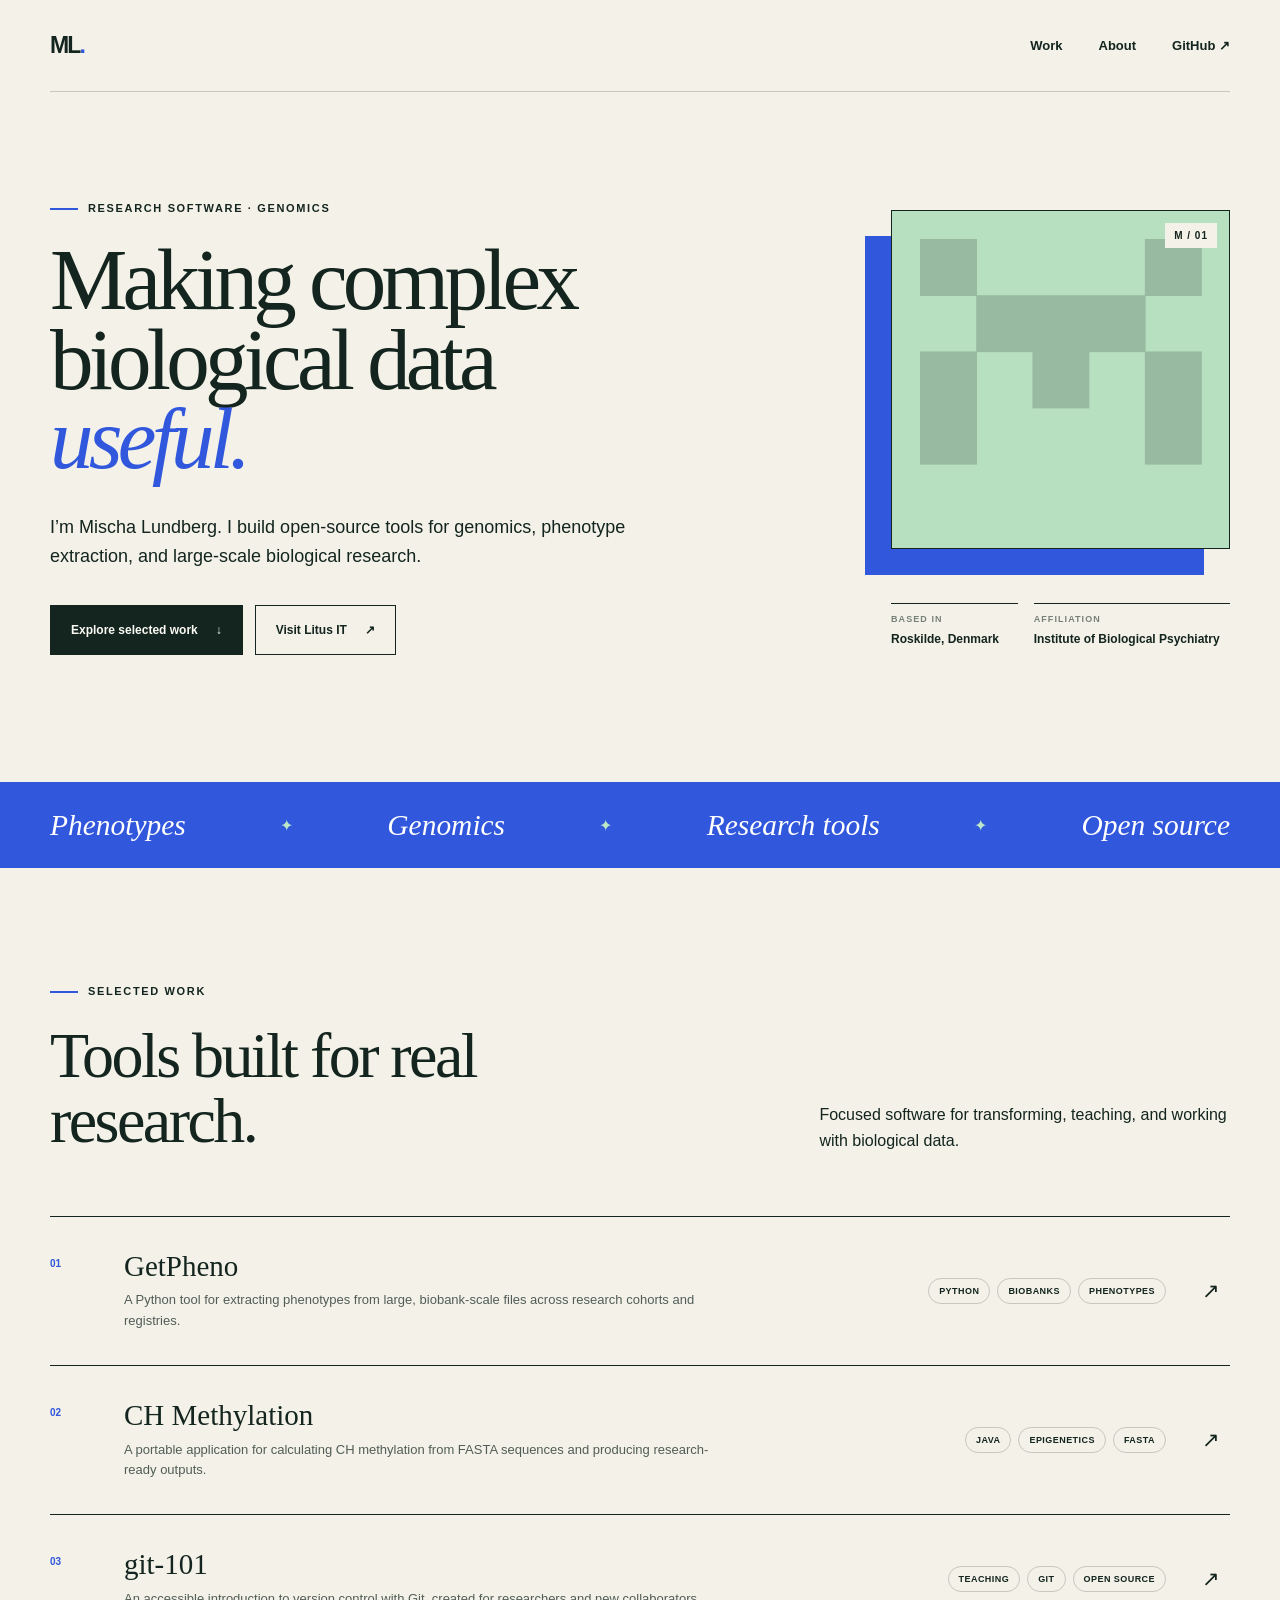
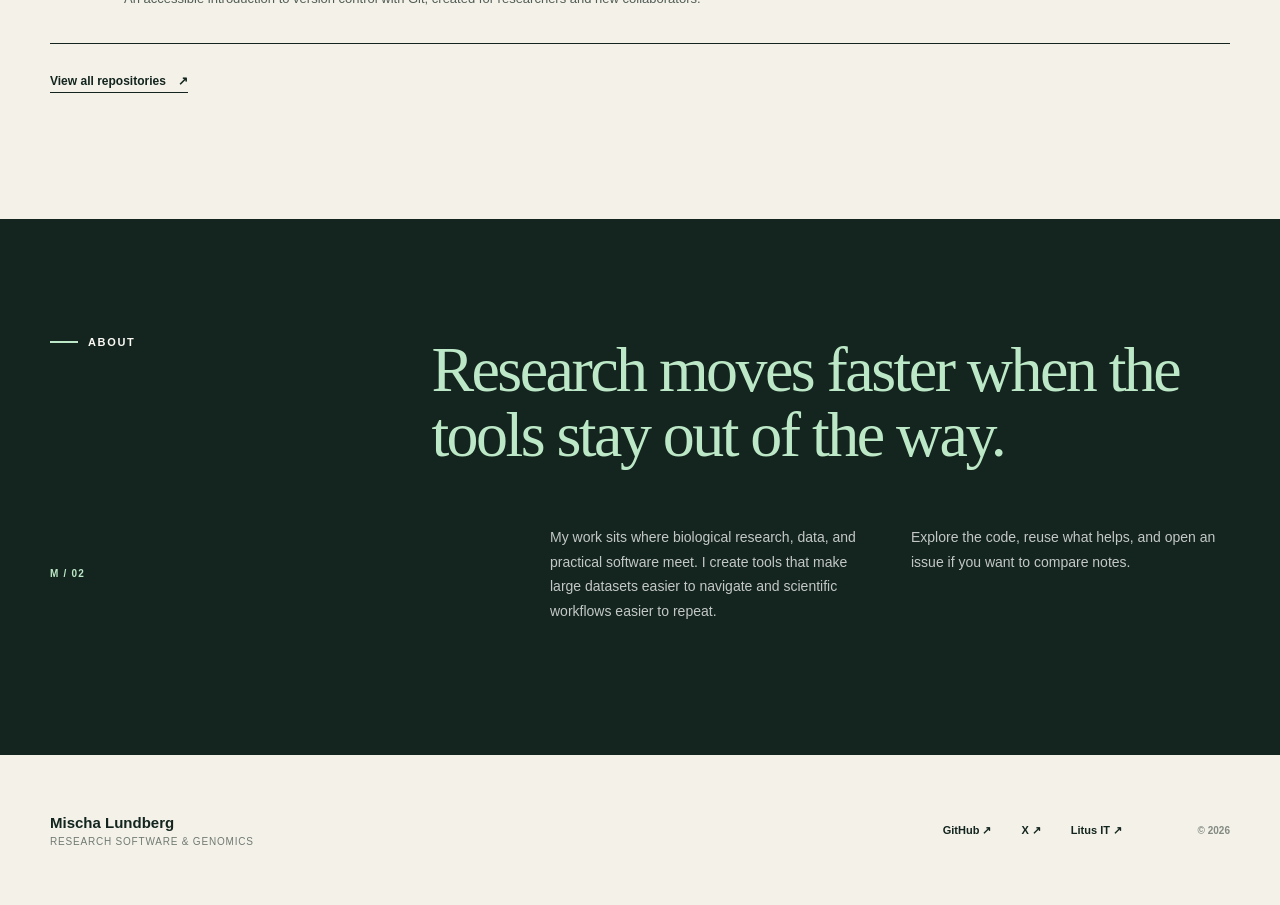
==== index.html @ 15c3d8a0 "Added first version of new Page" ====
<!doctype html>
<html lang="en">
  <head>
    <meta charset="utf-8">
    <meta name="viewport" content="width=device-width, initial-scale=1">
    <title>Mischa Lundberg — Research Software &amp; Genomics</title>
    <meta name="description" content="Open-source tools for genomics, phenotype extraction, and large-scale biological research.">
    <meta property="og:title" content="Mischa Lundberg — Research Software &amp; Genomics">
    <meta property="og:description" content="Open-source tools for genomics, phenotype extraction, and large-scale biological research.">
    <meta property="og:type" content="website">
    <meta property="og:url" content="https://mischalundberg.github.io/">
    <meta property="og:image" content="https://mischalundberg.github.io/og.png">
    <meta name="twitter:card" content="summary_large_image">
    <link rel="icon" href="mischa-lundberg.png">
    <link rel="stylesheet" href="styles.css">
  </head>
  <body>
    <main>
      <header class="site-header shell">
        <a class="wordmark" href="#top" aria-label="Mischa Lundberg, home">ML<span>.</span></a>
        <nav aria-label="Primary navigation">
          <a href="#work">Work</a>
          <a href="#about">About</a>
          <a href="https://github.com/MischaLundberg">GitHub <span aria-hidden="true">↗</span></a>
        </nav>
      </header>

      <section class="hero shell" id="top">
        <div class="hero-copy">
          <p class="eyebrow"><span></span> Research software · Genomics</p>
          <h1>Making complex<br>biological data<br><em>useful.</em></h1>
          <p class="hero-intro">I’m Mischa Lundberg. I build open-source tools for genomics, phenotype extraction, and large-scale biological research.</p>
          <div class="hero-actions">
            <a class="button button-primary" href="#work">Explore selected work <span aria-hidden="true">↓</span></a>
            <a class="button button-ghost" href="https://litus-it.de">Visit Litus IT <span aria-hidden="true">↗</span></a>
          </div>
        </div>
        <aside class="profile-card" aria-label="Profile">
          <div class="portrait-wrap">
            <img src="mischa-lundberg.png" alt="Mischa Lundberg" width="420" height="420">
            <span class="portrait-index">M / 01</span>
          </div>
          <div class="profile-meta">
            <div><span>Based in</span><strong>Roskilde, Denmark</strong></div>
            <div><span>Affiliation</span><strong>Institute of Biological Psychiatry</strong></div>
          </div>
        </aside>
      </section>

      <section class="statement-band" aria-label="Focus areas">
        <div class="shell statement-inner">
          <p>Phenotypes</p><span>✦</span><p>Genomics</p><span>✦</span><p>Research tools</p><span>✦</span><p>Open source</p>
        </div>
      </section>

      <section class="work-section shell" id="work">
        <div class="section-heading">
          <div><p class="eyebrow"><span></span> Selected work</p><h2>Tools built for real research.</h2></div>
          <p>Focused software for transforming, teaching, and working with biological data.</p>
        </div>
        <div class="project-list">
          <a class="project-row" href="https://github.com/MischaLundberg/GetPheno">
            <span class="project-number">01</span>
            <div class="project-main"><h3>GetPheno</h3><p>A Python tool for extracting phenotypes from large, biobank-scale files across research cohorts and registries.</p></div>
            <div class="project-tags"><span>Python</span><span>Biobanks</span><span>Phenotypes</span></div>
            <span class="project-arrow">↗</span>
          </a>
          <a class="project-row" href="https://github.com/MischaLundberg/CH-methylation">
            <span class="project-number">02</span>
            <div class="project-main"><h3>CH Methylation</h3><p>A portable application for calculating CH methylation from FASTA sequences and producing research-ready outputs.</p></div>
            <div class="project-tags"><span>Java</span><span>Epigenetics</span><span>FASTA</span></div>
            <span class="project-arrow">↗</span>
          </a>
          <a class="project-row" href="https://github.com/MischaLundberg/git-101">
            <span class="project-number">03</span>
            <div class="project-main"><h3>git-101</h3><p>An accessible introduction to version control with Git, created for researchers and new collaborators.</p></div>
            <div class="project-tags"><span>Teaching</span><span>Git</span><span>Open source</span></div>
            <span class="project-arrow">↗</span>
          </a>
        </div>
        <a class="all-work-link" href="https://github.com/MischaLundberg?tab=repositories">View all repositories <span aria-hidden="true">↗</span></a>
      </section>

      <section class="about-section" id="about">
        <div class="shell about-grid">
          <div class="about-label"><p class="eyebrow light"><span></span> About</p><p class="about-index">M / 02</p></div>
          <div class="about-copy">
            <h2>Research moves faster when the tools stay out of the way.</h2>
            <div class="about-detail">
              <p>My work sits where biological research, data, and practical software meet. I create tools that make large datasets easier to navigate and scientific workflows easier to repeat.</p>
              <p>Explore the code, reuse what helps, and open an issue if you want to compare notes.</p>
            </div>
          </div>
        </div>
      </section>

      <footer class="site-footer shell">
        <div><p>Mischa Lundberg</p><span>Research software &amp; genomics</span></div>
        <div class="footer-links">
          <a href="https://github.com/MischaLundberg">GitHub ↗</a>
          <a href="https://x.com/MischaLundberg">X ↗</a>
          <a href="https://litus-it.de">Litus IT ↗</a>
        </div>
        <p class="copyright">© 2026</p>
      </footer>
    </main>
  </body>
</html>
---- styles.css ----
:root {
  --ink: #13251e;
  --paper: #f3f1e8;
  --white: #fbfaf5;
  --blue: #3157dd;
  --mint: #bde8c7;
  --line: rgba(19, 37, 30, 0.2);
}

* { box-sizing: border-box; }
html { scroll-behavior: smooth; }
body {
  margin: 0;
  background: var(--paper);
  color: var(--ink);
  font-family: Arial, Helvetica, sans-serif;
  -webkit-font-smoothing: antialiased;
}
a { color: inherit; text-decoration: none; }
.shell { width: min(1180px, calc(100% - 64px)); margin-inline: auto; }

.site-header {
  height: 92px;
  display: flex;
  align-items: center;
  justify-content: space-between;
  border-bottom: 1px solid var(--line);
}
.wordmark {
  font: 700 23px/1 Arial, sans-serif;
  letter-spacing: -0.08em;
}
.wordmark span { color: var(--blue); }
nav { display: flex; gap: 36px; font-size: 13px; font-weight: 700; }
nav a { transition: color .2s ease; }
nav a:hover { color: var(--blue); }

.hero {
  min-height: 690px;
  display: grid;
  grid-template-columns: minmax(0, 1fr) 365px;
  gap: 8vw;
  align-items: center;
  padding-block: 72px 88px;
}
.eyebrow {
  display: flex;
  align-items: center;
  gap: 10px;
  margin: 0 0 26px;
  font-size: 11px;
  line-height: 1;
  font-weight: 800;
  letter-spacing: .15em;
  text-transform: uppercase;
}
.eyebrow span { width: 28px; height: 2px; background: var(--blue); }
.hero h1 {
  margin: 0;
  font-family: Georgia, "Times New Roman", serif;
  font-size: clamp(58px, 6.8vw, 96px);
  font-weight: 400;
  line-height: .91;
  letter-spacing: -.055em;
}
.hero h1 em { color: var(--blue); }
.hero-intro {
  max-width: 610px;
  margin: 35px 0 0;
  font-size: 18px;
  line-height: 1.6;
}
.hero-actions { display: flex; flex-wrap: wrap; gap: 12px; margin-top: 34px; }
.button {
  min-height: 50px;
  display: inline-flex;
  align-items: center;
  justify-content: center;
  gap: 18px;
  padding: 0 20px;
  border: 1px solid var(--ink);
  font-size: 12px;
  font-weight: 800;
  transition: transform .2s ease, background .2s ease, color .2s ease;
}
.button:hover { transform: translateY(-2px); }
.button-primary { background: var(--ink); color: var(--white); }
.button-primary:hover { background: var(--blue); border-color: var(--blue); }
.button-ghost:hover { background: var(--white); }
.profile-card { align-self: stretch; display: flex; flex-direction: column; justify-content: center; }
.portrait-wrap {
  position: relative;
  margin-left: 26px;
  border: 1px solid var(--ink);
  background: var(--mint);
  box-shadow: -26px 26px 0 var(--blue);
}
.portrait-wrap img {
  display: block;
  width: 100%;
  height: auto;
  aspect-ratio: 1;
  object-fit: cover;
  mix-blend-mode: multiply;
  filter: grayscale(1) contrast(1.06);
}
.portrait-index {
  position: absolute;
  right: 12px;
  top: 12px;
  background: var(--paper);
  padding: 7px 9px;
  font-size: 10px;
  font-weight: 800;
  letter-spacing: .1em;
}
.profile-meta { margin: 54px 0 0 26px; display: grid; grid-template-columns: 1fr 1.55fr; gap: 16px; }
.profile-meta div { border-top: 1px solid var(--ink); padding-top: 10px; }
.profile-meta span { display: block; margin-bottom: 7px; font-size: 9px; font-weight: 800; letter-spacing: .12em; text-transform: uppercase; opacity: .55; }
.profile-meta strong { display: block; font-size: 12px; line-height: 1.45; }

.statement-band { overflow: hidden; background: var(--blue); color: white; }
.statement-inner { min-height: 86px; display: flex; align-items: center; justify-content: space-between; gap: 25px; }
.statement-inner p { margin: 0; font-family: Georgia, serif; font-size: clamp(20px, 2.3vw, 31px); font-style: italic; white-space: nowrap; }
.statement-inner span { color: var(--mint); }

.work-section { padding-block: 118px 126px; }
.section-heading { display: grid; grid-template-columns: 1.5fr 1fr; gap: 12vw; align-items: end; margin-bottom: 62px; }
.section-heading h2, .about-copy h2 { margin: 0; font-family: Georgia, serif; font-size: clamp(42px, 5vw, 68px); font-weight: 400; line-height: 1.02; letter-spacing: -.04em; }
.section-heading > p { margin: 0; font-size: 16px; line-height: 1.6; }
.project-list { border-top: 1px solid var(--ink); }
.project-row {
  display: grid;
  grid-template-columns: 52px 1fr 320px 32px;
  gap: 22px;
  align-items: center;
  padding: 34px 10px 34px 0;
  border-bottom: 1px solid var(--ink);
  transition: background .22s ease, padding .22s ease;
}
.project-row:hover { background: var(--white); padding-left: 16px; }
.project-number { align-self: start; padding-top: 7px; font-size: 10px; font-weight: 800; color: var(--blue); }
.project-main h3 { margin: 0 0 8px; font: 400 29px/1.1 Georgia, serif; }
.project-main p { max-width: 600px; margin: 0; font-size: 13px; line-height: 1.55; opacity: .72; }
.project-tags { display: flex; justify-content: flex-end; flex-wrap: wrap; gap: 7px; }
.project-tags span { border: 1px solid var(--line); border-radius: 99px; padding: 7px 10px; font-size: 9px; font-weight: 800; letter-spacing: .05em; text-transform: uppercase; }
.project-arrow { font-size: 21px; text-align: right; transition: transform .2s ease; }
.project-row:hover .project-arrow { transform: translate(3px, -3px); color: var(--blue); }
.all-work-link { display: inline-flex; gap: 12px; margin-top: 30px; border-bottom: 1px solid; padding-bottom: 4px; font-size: 12px; font-weight: 800; }

.about-section { background: var(--ink); color: var(--white); padding-block: 118px 132px; }
.about-grid { display: grid; grid-template-columns: 1fr 3fr; gap: 9vw; }
.eyebrow.light span { background: var(--mint); }
.about-index { margin-top: 220px; color: var(--mint); font-size: 10px; font-weight: 800; letter-spacing: .12em; }
.about-copy h2 { max-width: 850px; color: var(--mint); }
.about-detail { max-width: 680px; margin: 58px 0 0 auto; display: grid; grid-template-columns: 1fr 1fr; gap: 42px; }
.about-detail p { margin: 0; font-size: 14px; line-height: 1.75; color: rgba(255,255,255,.75); }

.site-footer { min-height: 150px; display: grid; grid-template-columns: 1fr auto 70px; gap: 38px; align-items: center; }
.site-footer p { margin: 0; font-size: 15px; font-weight: 800; }
.site-footer > div > span { display: block; margin-top: 5px; font-size: 10px; opacity: .58; text-transform: uppercase; letter-spacing: .08em; }
.footer-links { display: flex; gap: 30px; font-size: 11px; font-weight: 800; }
.footer-links a:hover { color: var(--blue); }
.copyright { text-align: right; font-size: 10px !important; opacity: .5; }

@media (max-width: 900px) {
  .hero { grid-template-columns: 1fr 300px; gap: 7vw; }
  .project-row { grid-template-columns: 42px 1fr 32px; }
  .project-tags { display: none; }
  .section-heading { gap: 6vw; }
}

@media (max-width: 700px) {
  .shell { width: min(100% - 36px, 580px); }
  .site-header { height: 76px; }
  nav { gap: 18px; font-size: 11px; }
  nav a:nth-child(2) { display: none; }
  .hero { grid-template-columns: 1fr; padding-block: 60px 74px; }
  .hero h1 { font-size: clamp(53px, 16vw, 74px); }
  .hero-intro { font-size: 16px; }
  .profile-card { width: min(100% - 20px, 390px); margin: 34px auto 0; }
  .profile-meta { margin-top: 49px; }
  .statement-inner { width: max-content; min-height: 70px; padding-inline: 18px; }
  .statement-inner p:nth-of-type(n+3), .statement-inner span:nth-of-type(n+3) { display: none; }
  .work-section { padding-block: 88px 96px; }
  .section-heading { grid-template-columns: 1fr; gap: 24px; margin-bottom: 42px; }
  .section-heading > p { max-width: 480px; }
  .project-row { grid-template-columns: 34px 1fr 24px; gap: 10px; padding-block: 25px; }
  .project-main h3 { font-size: 24px; }
  .about-section { padding-block: 88px 100px; }
  .about-grid { grid-template-columns: 1fr; gap: 25px; }
  .about-index { display: none; }
  .about-detail { grid-template-columns: 1fr; gap: 18px; margin-top: 40px; }
  .site-footer { grid-template-columns: 1fr auto; min-height: 180px; }
  .footer-links { flex-direction: column; gap: 9px; text-align: right; }
  .copyright { display: none; }
}

@media (prefers-reduced-motion: reduce) {
  html { scroll-behavior: auto; }
  *, *::before, *::after { transition-duration: .01ms !important; }
}
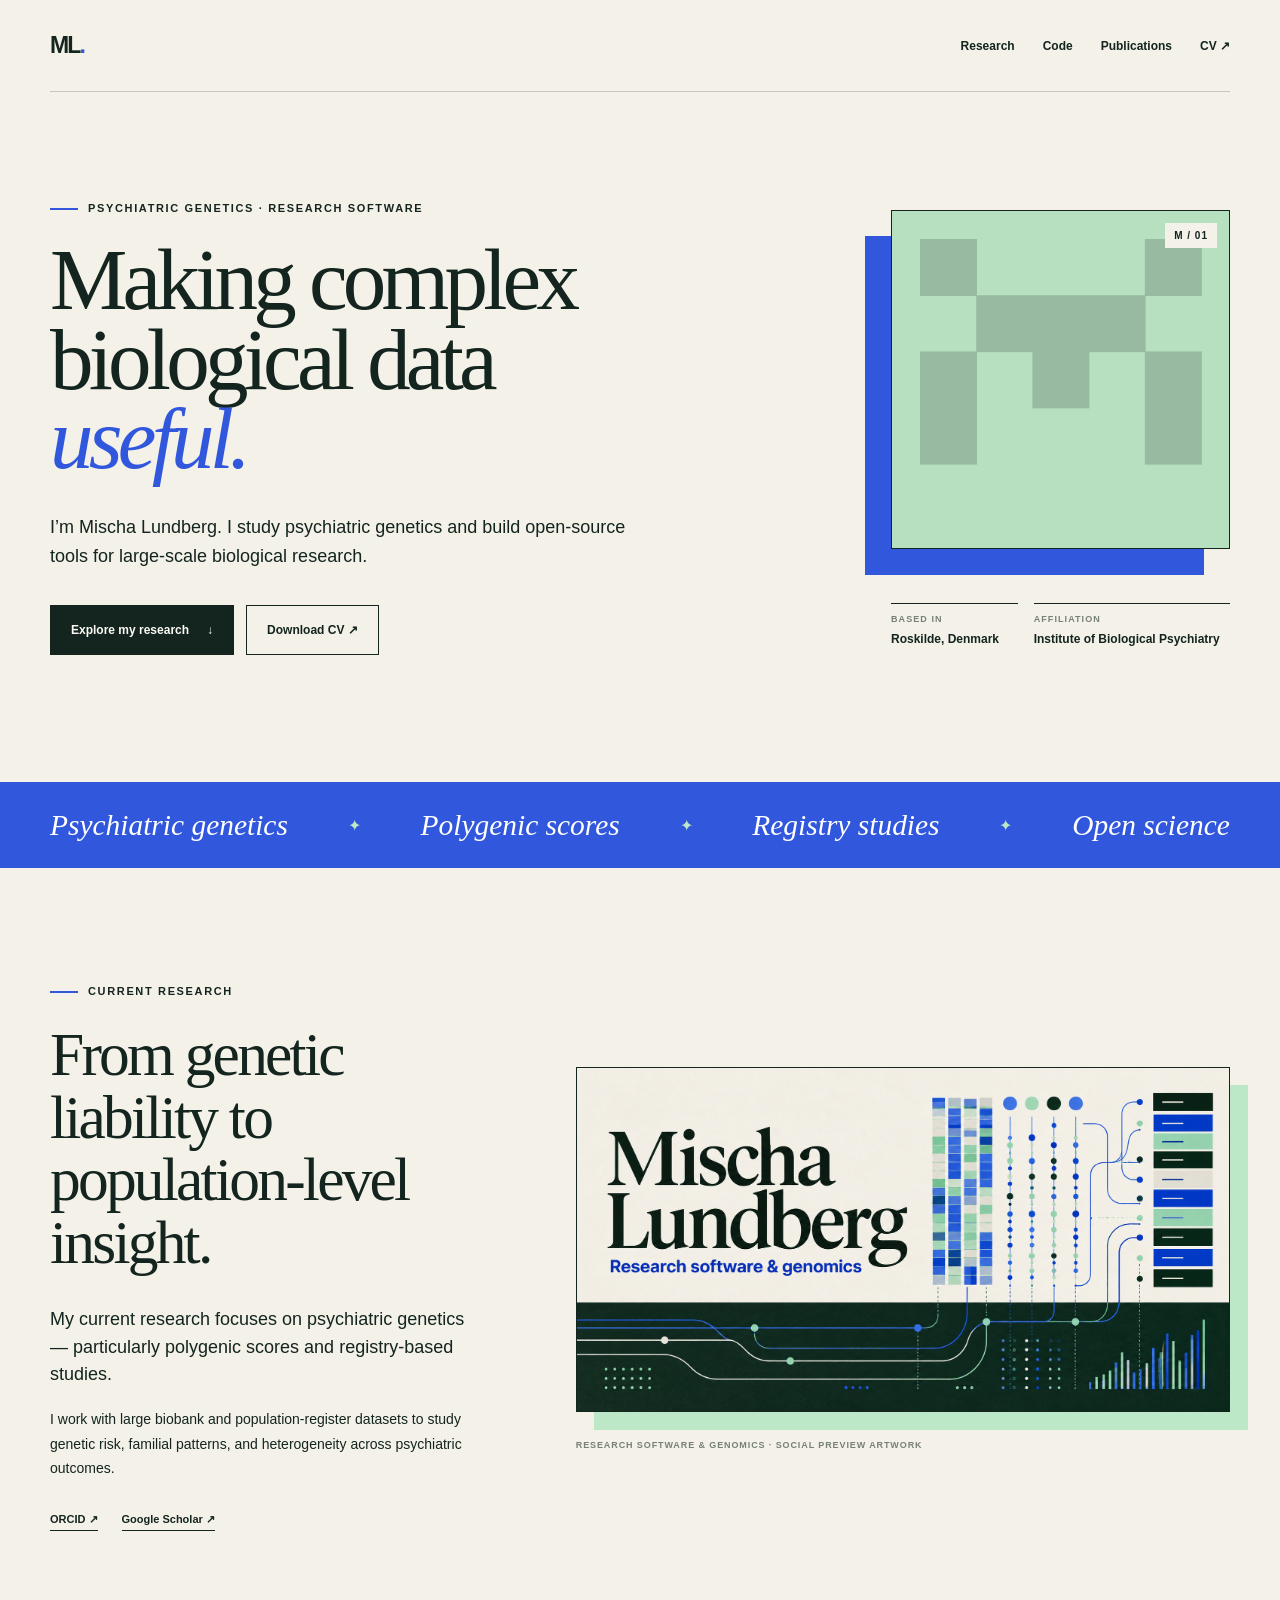
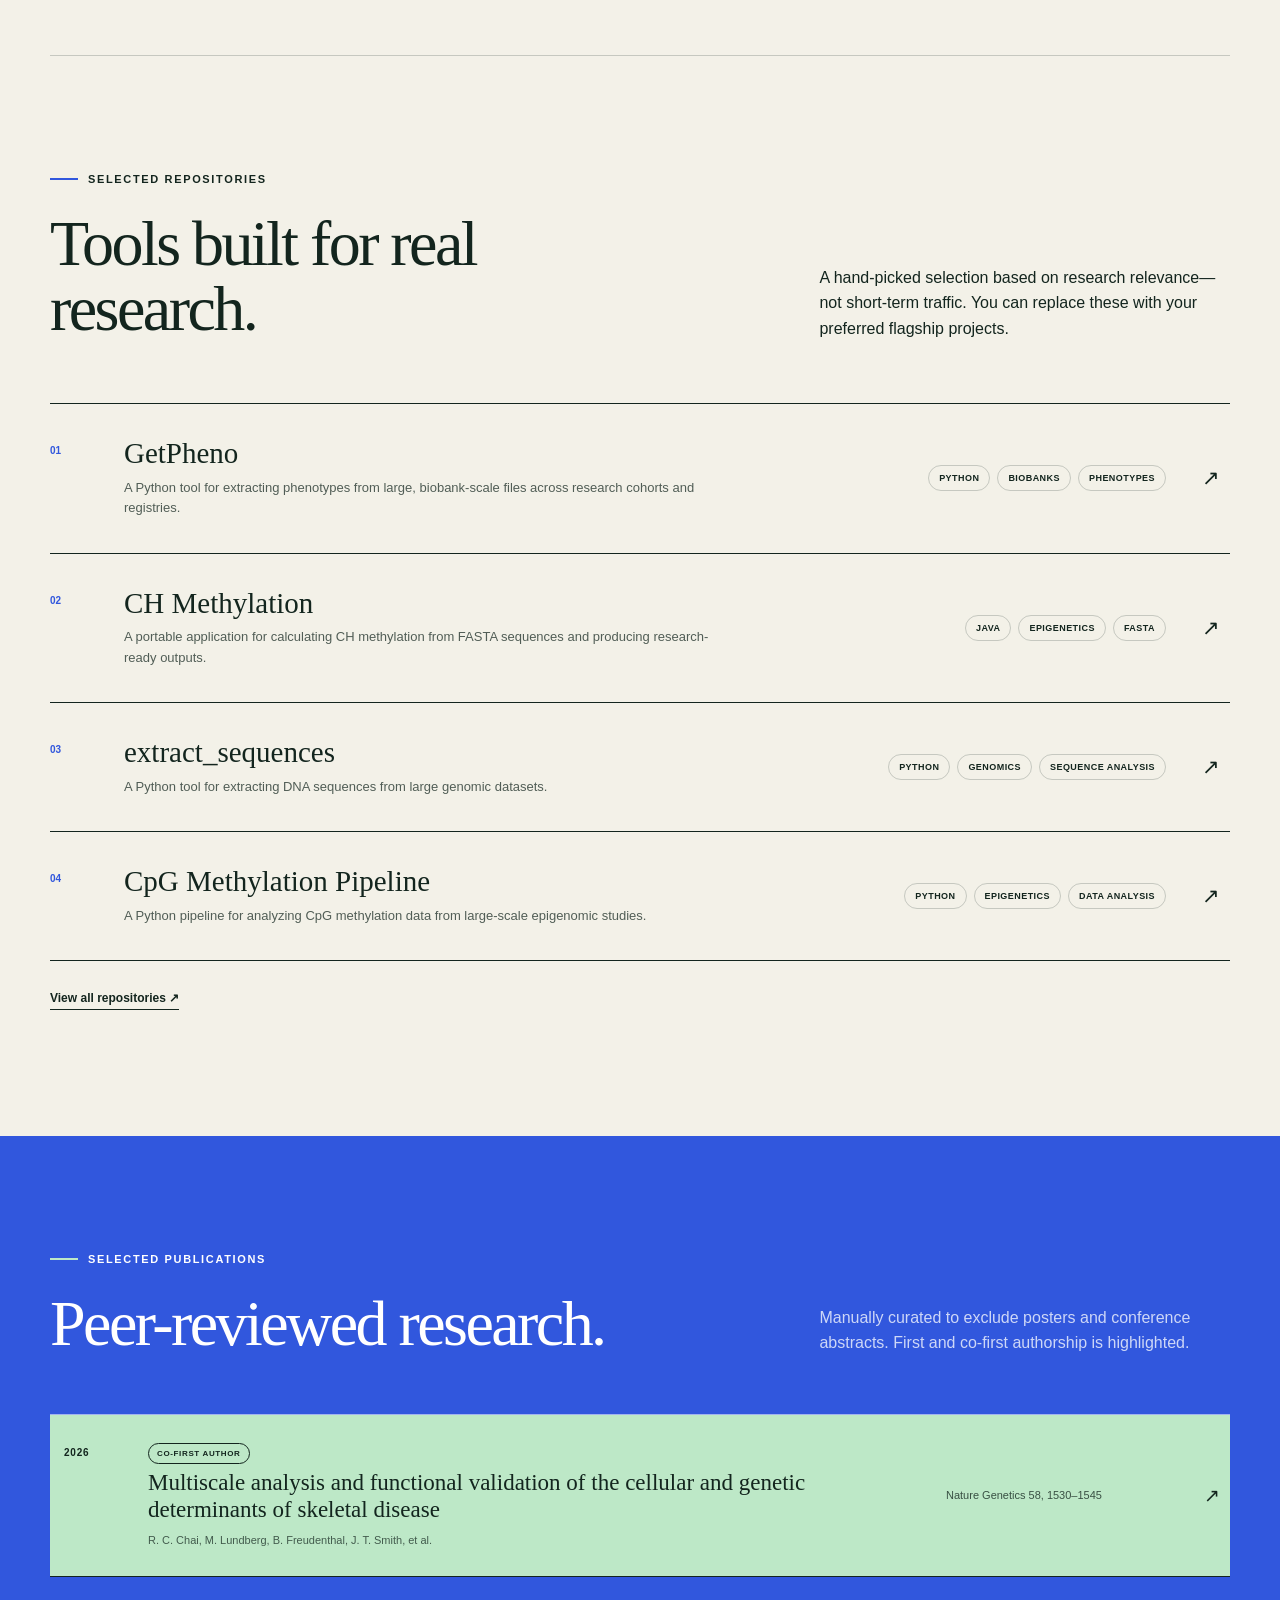
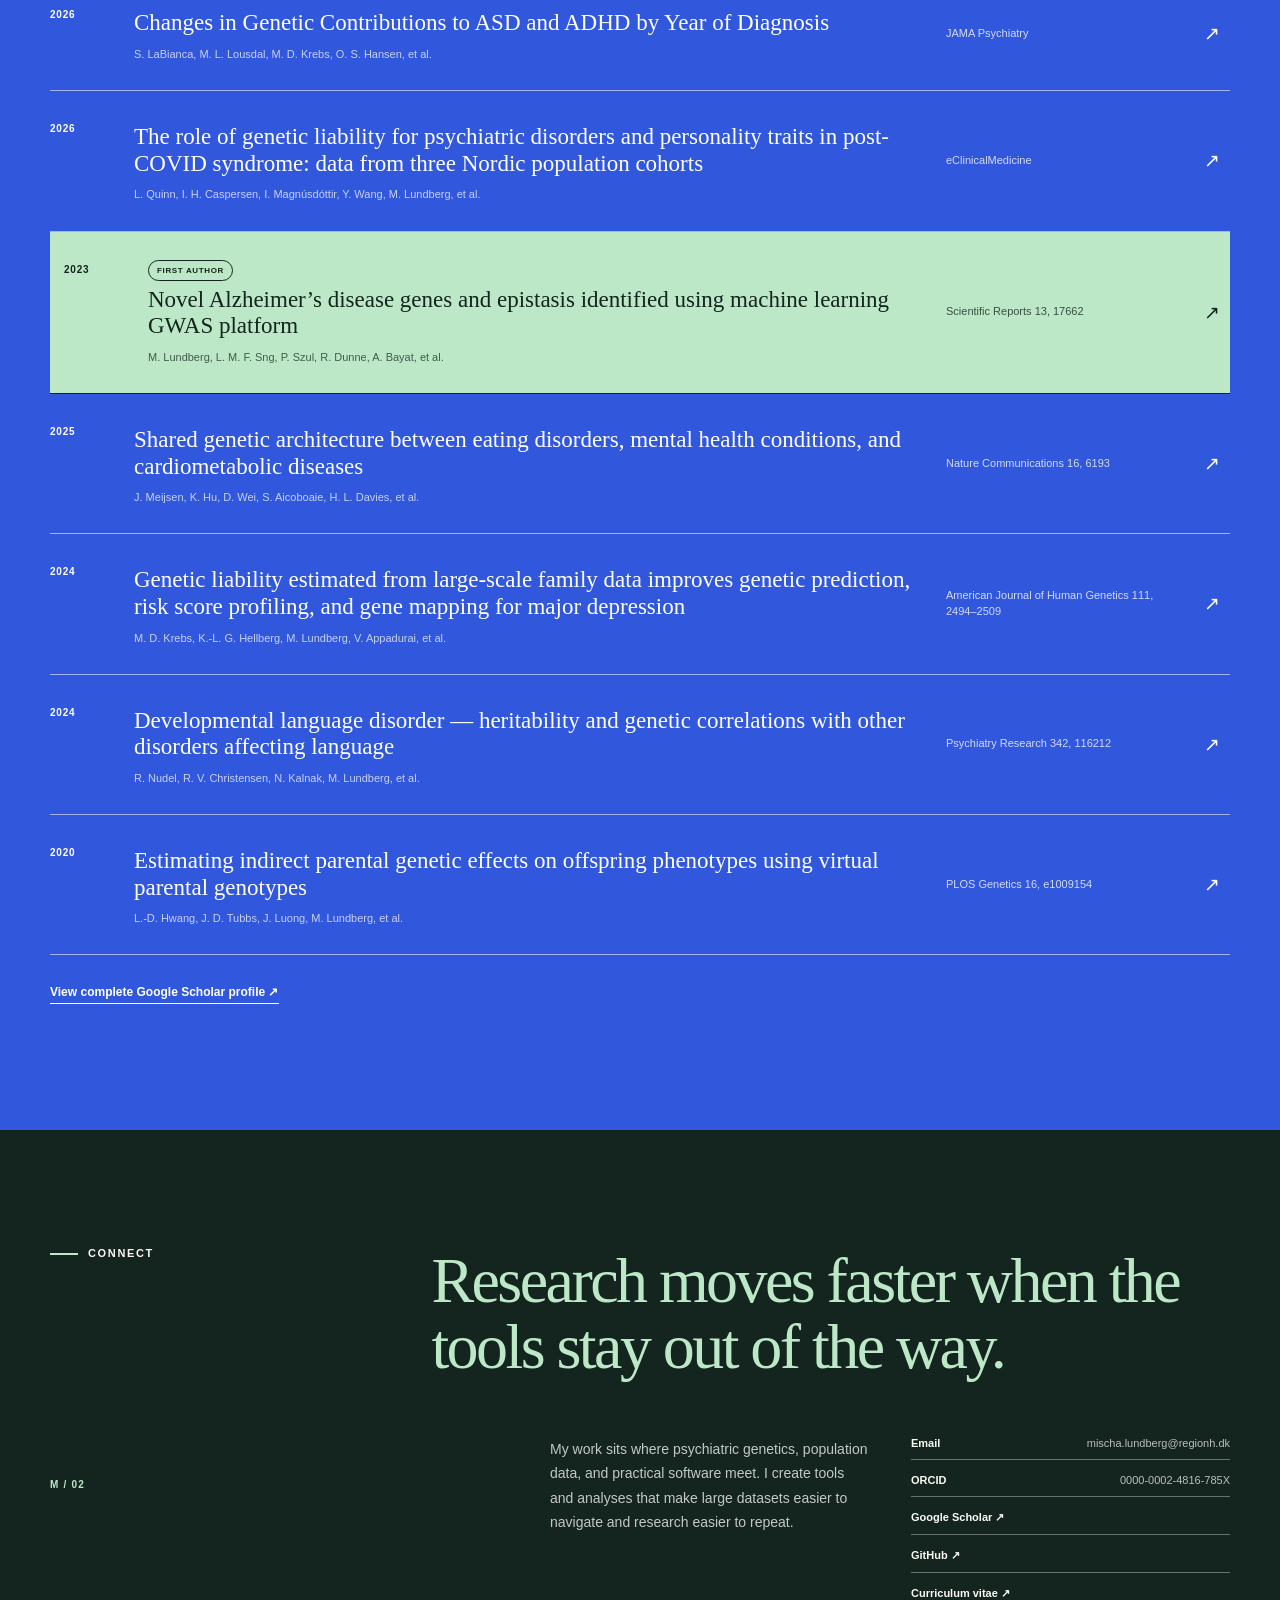
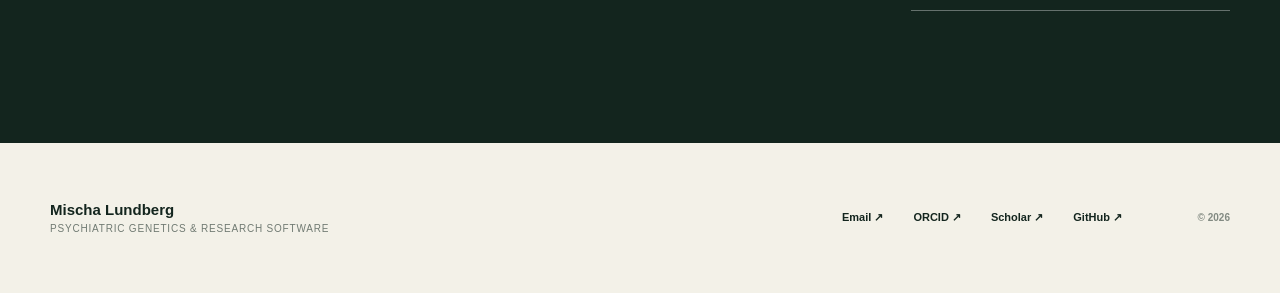
==== commit 97ceaff3: "Updated Page and CV" ====
--- a/index.html
+++ b/index.html
@@ -3,10 +3,10 @@
   <head>
     <meta charset="utf-8">
     <meta name="viewport" content="width=device-width, initial-scale=1">
-    <title>Mischa Lundberg — Research Software &amp; Genomics</title>
-    <meta name="description" content="Open-source tools for genomics, phenotype extraction, and large-scale biological research.">
+    <title>Mischa Lundberg — Psychiatric Genetics &amp; Research Software</title>
+    <meta name="description" content="Research in psychiatric genetics, polygenic scores, registry-based studies, and open-source research software.">
     <meta property="og:title" content="Mischa Lundberg — Research Software &amp; Genomics">
-    <meta property="og:description" content="Open-source tools for genomics, phenotype extraction, and large-scale biological research.">
+    <meta property="og:description" content="Research in psychiatric genetics, polygenic scores, and registry-based studies.">
     <meta property="og:type" content="website">
     <meta property="og:url" content="https://mischalundberg.github.io/">
     <meta property="og:image" content="https://mischalundberg.github.io/og.png">
@@ -19,20 +19,21 @@
       <header class="site-header shell">
         <a class="wordmark" href="#top" aria-label="Mischa Lundberg, home">ML<span>.</span></a>
         <nav aria-label="Primary navigation">
-          <a href="#work">Work</a>
-          <a href="#about">About</a>
-          <a href="https://github.com/MischaLundberg">GitHub <span aria-hidden="true">↗</span></a>
+          <a href="#research">Research</a>
+          <a href="#work">Code</a>
+          <a href="#publications">Publications</a>
+          <a href="Mischa_Lundberg_CV.pdf">CV ↗</a>
         </nav>
       </header>
 
       <section class="hero shell" id="top">
         <div class="hero-copy">
-          <p class="eyebrow"><span></span> Research software · Genomics</p>
+          <p class="eyebrow"><span></span> Psychiatric genetics · Research software</p>
           <h1>Making complex<br>biological data<br><em>useful.</em></h1>
-          <p class="hero-intro">I’m Mischa Lundberg. I build open-source tools for genomics, phenotype extraction, and large-scale biological research.</p>
+          <p class="hero-intro">I’m Mischa Lundberg. I study psychiatric genetics and build open-source tools for large-scale biological research.</p>
           <div class="hero-actions">
-            <a class="button button-primary" href="#work">Explore selected work <span aria-hidden="true">↓</span></a>
-            <a class="button button-ghost" href="https://litus-it.de">Visit Litus IT <span aria-hidden="true">↗</span></a>
+            <a class="button button-primary" href="#research">Explore my research <span aria-hidden="true">↓</span></a>
+            <a class="button button-ghost" href="Mischa_Lundberg_CV.pdf">Download CV ↗</a>
           </div>
         </div>
         <aside class="profile-card" aria-label="Profile">
@@ -49,58 +50,115 @@
 
       <section class="statement-band" aria-label="Focus areas">
         <div class="shell statement-inner">
-          <p>Phenotypes</p><span>✦</span><p>Genomics</p><span>✦</span><p>Research tools</p><span>✦</span><p>Open source</p>
+          <p>Psychiatric genetics</p><span>✦</span><p>Polygenic scores</p><span>✦</span><p>Registry studies</p><span>✦</span><p>Open science</p>
         </div>
+      </section>
+
+      <section class="research-section shell" id="research">
+        <div class="research-copy">
+          <p class="eyebrow"><span></span> Current research</p>
+          <h2>From genetic liability to population-level insight.</h2>
+          <p class="research-lead">My current research focuses on psychiatric genetics — particularly polygenic scores and registry-based studies.</p>
+          <p>I work with large biobank and population-register datasets to study genetic risk, familial patterns, and heterogeneity across psychiatric outcomes.</p>
+          <div class="research-links">
+            <a href="https://orcid.org/0000-0002-4816-785X">ORCID ↗</a>
+            <a href="https://scholar.google.com/citations?user=6pPwcTgAAAAJ">Google Scholar ↗</a>
+          </div>
+        </div>
+        <figure class="research-visual">
+          <img src="og.png" alt="Abstract genomic data visualization for Mischa Lundberg’s research portfolio" width="1200" height="630">
+          <figcaption>Research software &amp; genomics · social preview artwork</figcaption>
+        </figure>
       </section>
 
       <section class="work-section shell" id="work">
         <div class="section-heading">
-          <div><p class="eyebrow"><span></span> Selected work</p><h2>Tools built for real research.</h2></div>
-          <p>Focused software for transforming, teaching, and working with biological data.</p>
+          <div><p class="eyebrow"><span></span> Selected repositories</p><h2>Tools built for real research.</h2></div>
+          <p>A hand-picked selection based on research relevance—not short-term traffic. You can replace these with your preferred flagship projects.</p>
         </div>
         <div class="project-list">
           <a class="project-row" href="https://github.com/MischaLundberg/GetPheno">
             <span class="project-number">01</span>
             <div class="project-main"><h3>GetPheno</h3><p>A Python tool for extracting phenotypes from large, biobank-scale files across research cohorts and registries.</p></div>
-            <div class="project-tags"><span>Python</span><span>Biobanks</span><span>Phenotypes</span></div>
-            <span class="project-arrow">↗</span>
+            <div class="project-tags"><span>Python</span><span>Biobanks</span><span>Phenotypes</span></div><span class="project-arrow">↗</span>
           </a>
           <a class="project-row" href="https://github.com/MischaLundberg/CH-methylation">
             <span class="project-number">02</span>
             <div class="project-main"><h3>CH Methylation</h3><p>A portable application for calculating CH methylation from FASTA sequences and producing research-ready outputs.</p></div>
-            <div class="project-tags"><span>Java</span><span>Epigenetics</span><span>FASTA</span></div>
-            <span class="project-arrow">↗</span>
+            <div class="project-tags"><span>Java</span><span>Epigenetics</span><span>FASTA</span></div><span class="project-arrow">↗</span>
           </a>
-          <a class="project-row" href="https://github.com/MischaLundberg/git-101">
+          <a class="project-row" href="https://github.com/MischaLundberg/extract_sequences">
             <span class="project-number">03</span>
-            <div class="project-main"><h3>git-101</h3><p>An accessible introduction to version control with Git, created for researchers and new collaborators.</p></div>
-            <div class="project-tags"><span>Teaching</span><span>Git</span><span>Open source</span></div>
-            <span class="project-arrow">↗</span>
+            <div class="project-main"><h3>extract_sequences</h3><p>A Python tool for extracting DNA sequences from large genomic datasets.</p></div>
+            <div class="project-tags"><span>Python</span><span>Genomics</span><span>Sequence analysis</span></div><span class="project-arrow">↗</span>
+          </a>
+          <a class="project-row" href="https://github.com/MischaLundberg/CpG_methylation_pipeline  ">
+            <span class="project-number">04</span>
+            <div class="project-main"><h3>CpG Methylation Pipeline</h3><p>A Python pipeline for analyzing CpG methylation data from large-scale epigenomic studies.</p></div>
+            <div class="project-tags"><span>Python</span><span>Epigenetics</span><span>Data analysis</span></div><span class="project-arrow">↗</span>
           </a>
         </div>
-        <a class="all-work-link" href="https://github.com/MischaLundberg?tab=repositories">View all repositories <span aria-hidden="true">↗</span></a>
+        <a class="all-work-link" href="https://github.com/MischaLundberg?tab=repositories">View all repositories ↗</a>
+      </section>
+
+      <section class="publications-section" id="publications">
+        <div class="shell">
+          <div class="section-heading publications-heading">
+            <div><p class="eyebrow light"><span></span> Selected publications</p><h2>Peer-reviewed research.</h2></div>
+            <p>Manually curated to exclude posters and conference abstracts. First and co-first authorship is highlighted.</p>
+          </div>
+          <div class="publication-list">
+            <a class="publication-row featured" href="https://doi.org/10.1038/s41588-026-02640-9">
+              <span class="publication-year">2026</span><div class="publication-main"><span class="author-badge">Co-first author</span><h3>Multiscale analysis and functional validation of the cellular and genetic determinants of skeletal disease</h3><p>R. C. Chai, M. Lundberg, B. Freudenthal, J. T. Smith, et al.</p></div><span class="publication-journal">Nature Genetics 58, 1530–1545</span><span class="publication-arrow">↗</span>
+            </a>
+            <a class="publication-row" href="https://doi.org/10.1001/jamapsychiatry.2026.1450">
+              <span class="publication-year">2026</span><div class="publication-main"><h3>Changes in Genetic Contributions to ASD and ADHD by Year of Diagnosis</h3><p>S. LaBianca, M. L. Lousdal, M. D. Krebs, O. S. Hansen, et al.</p></div><span class="publication-journal">JAMA Psychiatry</span><span class="publication-arrow">↗</span>
+            </a>
+            <a class="publication-row" href="https://doi.org/10.1016/j.eclinm.2026.103928">
+              <span class="publication-year">2026</span><div class="publication-main"><h3>The role of genetic liability for psychiatric disorders and personality traits in post-COVID syndrome: data from three Nordic population cohorts</h3><p>L. Quinn, I. H. Caspersen, I. Magnúsdóttir, Y. Wang, M. Lundberg, et al.</p></div><span class="publication-journal">eClinicalMedicine</span><span class="publication-arrow">↗</span>
+            </a>
+            <a class="publication-row featured" href="https://doi.org/10.1038/s41598-023-44378-y">
+              <span class="publication-year">2023</span><div class="publication-main"><span class="author-badge">First author</span><h3>Novel Alzheimer’s disease genes and epistasis identified using machine learning GWAS platform</h3><p>M. Lundberg, L. M. F. Sng, P. Szul, R. Dunne, A. Bayat, et al.</p></div><span class="publication-journal">Scientific Reports 13, 17662</span><span class="publication-arrow">↗</span>
+            </a>
+            <a class="publication-row" href="https://doi.org/10.1038/s41467-025-61496-5">
+              <span class="publication-year">2025</span><div class="publication-main"><h3>Shared genetic architecture between eating disorders, mental health conditions, and cardiometabolic diseases</h3><p>J. Meijsen, K. Hu, D. Wei, S. Aicoboaie, H. L. Davies, et al.</p></div><span class="publication-journal">Nature Communications 16, 6193</span><span class="publication-arrow">↗</span>
+            </a>
+            <a class="publication-row" href="https://doi.org/10.1016/j.ajhg.2024.09.009">
+              <span class="publication-year">2024</span><div class="publication-main"><h3>Genetic liability estimated from large-scale family data improves genetic prediction, risk score profiling, and gene mapping for major depression</h3><p>M. D. Krebs, K.-L. G. Hellberg, M. Lundberg, V. Appadurai, et al.</p></div><span class="publication-journal">American Journal of Human Genetics 111, 2494–2509</span><span class="publication-arrow">↗</span>
+            </a>
+            <a class="publication-row" href="https://doi.org/10.1016/j.psychres.2024.116212">
+              <span class="publication-year">2024</span><div class="publication-main"><h3>Developmental language disorder — heritability and genetic correlations with other disorders affecting language</h3><p>R. Nudel, R. V. Christensen, N. Kalnak, M. Lundberg, et al.</p></div><span class="publication-journal">Psychiatry Research 342, 116212</span><span class="publication-arrow">↗</span>
+            </a>
+            <a class="publication-row" href="https://doi.org/10.1371/journal.pgen.1009154">
+              <span class="publication-year">2020</span><div class="publication-main"><h3>Estimating indirect parental genetic effects on offspring phenotypes using virtual parental genotypes</h3><p>L.-D. Hwang, J. D. Tubbs, J. Luong, M. Lundberg, et al.</p></div><span class="publication-journal">PLOS Genetics 16, e1009154</span><span class="publication-arrow">↗</span>
+            </a>
+          </div>
+          <a class="all-publications-link" href="https://scholar.google.com/citations?user=6pPwcTgAAAAJ">View complete Google Scholar profile ↗</a>
+        </div>
       </section>
 
       <section class="about-section" id="about">
         <div class="shell about-grid">
-          <div class="about-label"><p class="eyebrow light"><span></span> About</p><p class="about-index">M / 02</p></div>
+          <div class="about-label"><p class="eyebrow light"><span></span> Connect</p><p class="about-index">M / 02</p></div>
           <div class="about-copy">
             <h2>Research moves faster when the tools stay out of the way.</h2>
             <div class="about-detail">
-              <p>My work sits where biological research, data, and practical software meet. I create tools that make large datasets easier to navigate and scientific workflows easier to repeat.</p>
-              <p>Explore the code, reuse what helps, and open an issue if you want to compare notes.</p>
+              <p>My work sits where psychiatric genetics, population data, and practical software meet. I create tools and analyses that make large datasets easier to navigate and research easier to repeat.</p>
+              <div class="contact-list">
+                <a href="mailto:mischa.lundberg@regionh.dk">Email <span>mischa.lundberg@regionh.dk</span></a>
+                <a href="https://orcid.org/0000-0002-4816-785X">ORCID <span>0000-0002-4816-785X</span></a>
+                <a href="https://scholar.google.com/citations?user=6pPwcTgAAAAJ">Google Scholar ↗</a>
+                <a href="https://github.com/MischaLundberg">GitHub ↗</a>
+                <a href="Mischa_Lundberg_CV.pdf">Curriculum vitae ↗</a>
+              </div>
             </div>
           </div>
         </div>
       </section>
 
       <footer class="site-footer shell">
-        <div><p>Mischa Lundberg</p><span>Research software &amp; genomics</span></div>
-        <div class="footer-links">
-          <a href="https://github.com/MischaLundberg">GitHub ↗</a>
-          <a href="https://x.com/MischaLundberg">X ↗</a>
-          <a href="https://litus-it.de">Litus IT ↗</a>
-        </div>
+        <div><p>Mischa Lundberg</p><span>Psychiatric genetics &amp; research software</span></div>
+        <div class="footer-links"><a href="mailto:mischa.lundberg@regionh.dk">Email ↗</a><a href="https://orcid.org/0000-0002-4816-785X">ORCID ↗</a><a href="https://scholar.google.com/citations?user=6pPwcTgAAAAJ">Scholar ↗</a><a href="https://github.com/MischaLundberg">GitHub ↗</a></div>
         <p class="copyright">© 2026</p>
       </footer>
     </main>
--- a/styles.css
+++ b/styles.css
@@ -31,7 +31,7 @@
   letter-spacing: -0.08em;
 }
 .wordmark span { color: var(--blue); }
-nav { display: flex; gap: 36px; font-size: 13px; font-weight: 700; }
+nav { display: flex; gap: 28px; font-size: 12px; font-weight: 700; }
 nav a { transition: color .2s ease; }
 nav a:hover { color: var(--blue); }
 
@@ -124,6 +124,41 @@
 .statement-inner p { margin: 0; font-family: Georgia, serif; font-size: clamp(20px, 2.3vw, 31px); font-style: italic; white-space: nowrap; }
 .statement-inner span { color: var(--mint); }
 
+.research-section {
+  display: grid;
+  grid-template-columns: .8fr 1.2fr;
+  gap: 7vw;
+  align-items: center;
+  padding-block: 118px 124px;
+  border-bottom: 1px solid var(--line);
+}
+.research-copy h2 {
+  margin: 0;
+  font: 400 clamp(42px, 4.8vw, 65px)/1.02 Georgia, serif;
+  letter-spacing: -.045em;
+}
+.research-copy > p:not(.eyebrow) { max-width: 540px; font-size: 14px; line-height: 1.75; }
+.research-copy .research-lead { margin-top: 32px; font-size: 18px !important; line-height: 1.55 !important; }
+.research-links { display: flex; gap: 24px; margin-top: 32px; }
+.research-links a { border-bottom: 1px solid; padding-bottom: 4px; font-size: 11px; font-weight: 800; }
+.research-links a:hover { color: var(--blue); }
+.research-visual { margin: 0; }
+.research-visual img {
+  display: block;
+  width: 100%;
+  height: auto;
+  border: 1px solid var(--ink);
+  box-shadow: 18px 18px 0 var(--mint);
+}
+.research-visual figcaption {
+  margin-top: 28px;
+  font-size: 9px;
+  font-weight: 800;
+  letter-spacing: .1em;
+  text-transform: uppercase;
+  opacity: .55;
+}
+
 .work-section { padding-block: 118px 126px; }
 .section-heading { display: grid; grid-template-columns: 1.5fr 1fr; gap: 12vw; align-items: end; margin-bottom: 62px; }
 .section-heading h2, .about-copy h2 { margin: 0; font-family: Georgia, serif; font-size: clamp(42px, 5vw, 68px); font-weight: 400; line-height: 1.02; letter-spacing: -.04em; }
@@ -148,6 +183,41 @@
 .project-row:hover .project-arrow { transform: translate(3px, -3px); color: var(--blue); }
 .all-work-link { display: inline-flex; gap: 12px; margin-top: 30px; border-bottom: 1px solid; padding-bottom: 4px; font-size: 12px; font-weight: 800; }
 
+.publications-section { background: var(--blue); color: white; padding-block: 118px 126px; }
+.publications-heading { margin-bottom: 58px; }
+.publications-heading h2 { color: white; }
+.publications-heading .eyebrow span { background: var(--mint); }
+.publications-heading > p { color: rgba(255,255,255,.76); }
+.publication-list { border-top: 1px solid rgba(255,255,255,.55); }
+.publication-row {
+  display: grid;
+  grid-template-columns: 62px minmax(0, 1fr) 220px 32px;
+  gap: 22px;
+  align-items: center;
+  padding: 27px 10px 27px 0;
+  border-bottom: 1px solid rgba(255,255,255,.55);
+  transition: background .2s ease, padding .2s ease;
+}
+.publication-row:hover { background: rgba(255,255,255,.08); padding-left: 14px; }
+.publication-row.featured { background: var(--mint); color: var(--ink); border-color: var(--ink); padding-inline: 14px 10px; }
+.publication-row.featured + .publication-row { border-top-color: var(--ink); }
+.publication-year { align-self: start; padding-top: 5px; font-size: 10px; font-weight: 800; letter-spacing: .08em; }
+.publication-main h3 { margin: 6px 0 9px; font: 400 23px/1.16 Georgia, serif; }
+.publication-main p { margin: 0; font-size: 11px; line-height: 1.55; opacity: .72; }
+.author-badge {
+  display: inline-block;
+  border: 1px solid currentColor;
+  border-radius: 99px;
+  padding: 5px 8px;
+  font-size: 8px;
+  font-weight: 900;
+  letter-spacing: .08em;
+  text-transform: uppercase;
+}
+.publication-journal { font-size: 11px; line-height: 1.45; opacity: .78; }
+.publication-arrow { font-size: 19px; text-align: right; }
+.all-publications-link { display: inline-flex; gap: 12px; margin-top: 30px; border-bottom: 1px solid; padding-bottom: 4px; font-size: 12px; font-weight: 800; }
+
 .about-section { background: var(--ink); color: var(--white); padding-block: 118px 132px; }
 .about-grid { display: grid; grid-template-columns: 1fr 3fr; gap: 9vw; }
 .eyebrow.light span { background: var(--mint); }
@@ -155,6 +225,10 @@
 .about-copy h2 { max-width: 850px; color: var(--mint); }
 .about-detail { max-width: 680px; margin: 58px 0 0 auto; display: grid; grid-template-columns: 1fr 1fr; gap: 42px; }
 .about-detail p { margin: 0; font-size: 14px; line-height: 1.75; color: rgba(255,255,255,.75); }
+.contact-list { display: grid; gap: 14px; align-content: start; }
+.contact-list a { display: flex; justify-content: space-between; gap: 12px; border-bottom: 1px solid rgba(255,255,255,.35); padding-bottom: 10px; font-size: 11px; font-weight: 800; }
+.contact-list a:hover { color: var(--mint); }
+.contact-list span { font-weight: 400; opacity: .72; }
 
 .site-footer { min-height: 150px; display: grid; grid-template-columns: 1fr auto 70px; gap: 38px; align-items: center; }
 .site-footer p { margin: 0; font-size: 15px; font-weight: 800; }
@@ -165,16 +239,20 @@
 
 @media (max-width: 900px) {
   .hero { grid-template-columns: 1fr 300px; gap: 7vw; }
+  .research-section { grid-template-columns: 1fr; }
+  .research-copy { max-width: 670px; }
   .project-row { grid-template-columns: 42px 1fr 32px; }
   .project-tags { display: none; }
+  .publication-row { grid-template-columns: 52px 1fr 32px; }
+  .publication-journal { display: none; }
   .section-heading { gap: 6vw; }
 }
 
 @media (max-width: 700px) {
   .shell { width: min(100% - 36px, 580px); }
   .site-header { height: 76px; }
-  nav { gap: 18px; font-size: 11px; }
-  nav a:nth-child(2) { display: none; }
+  nav { gap: 16px; font-size: 10px; }
+  nav a:nth-child(2), nav a:nth-child(4) { display: none; }
   .hero { grid-template-columns: 1fr; padding-block: 60px 74px; }
   .hero h1 { font-size: clamp(53px, 16vw, 74px); }
   .hero-intro { font-size: 16px; }
@@ -182,11 +260,17 @@
   .profile-meta { margin-top: 49px; }
   .statement-inner { width: max-content; min-height: 70px; padding-inline: 18px; }
   .statement-inner p:nth-of-type(n+3), .statement-inner span:nth-of-type(n+3) { display: none; }
+  .research-section { padding-block: 88px 94px; }
+  .research-visual img { box-shadow: 10px 10px 0 var(--mint); }
   .work-section { padding-block: 88px 96px; }
   .section-heading { grid-template-columns: 1fr; gap: 24px; margin-bottom: 42px; }
   .section-heading > p { max-width: 480px; }
   .project-row { grid-template-columns: 34px 1fr 24px; gap: 10px; padding-block: 25px; }
   .project-main h3 { font-size: 24px; }
+  .publications-section { padding-block: 88px 96px; }
+  .publication-row { grid-template-columns: 42px 1fr 22px; gap: 10px; padding-block: 23px; }
+  .publication-main h3 { font-size: 19px; }
+  .publication-row.featured { padding-left: 10px; }
   .about-section { padding-block: 88px 100px; }
   .about-grid { grid-template-columns: 1fr; gap: 25px; }
   .about-index { display: none; }
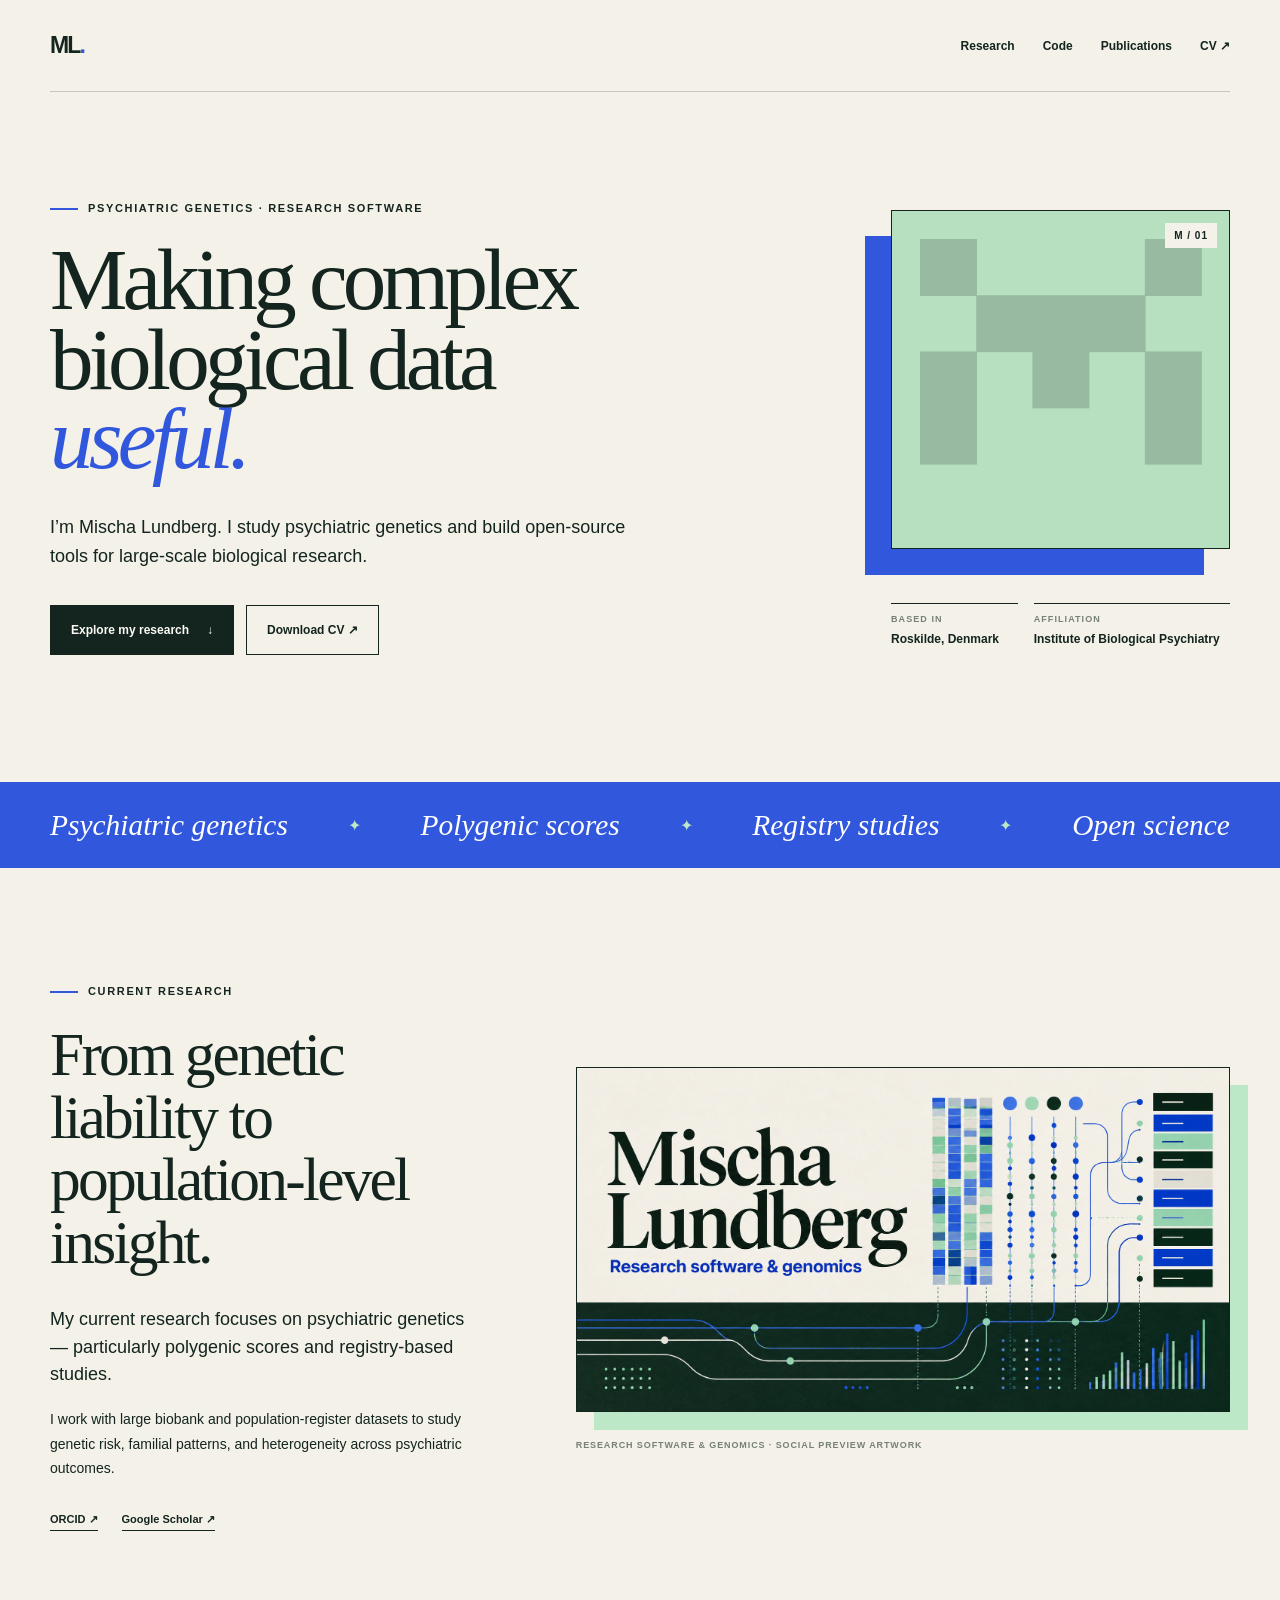
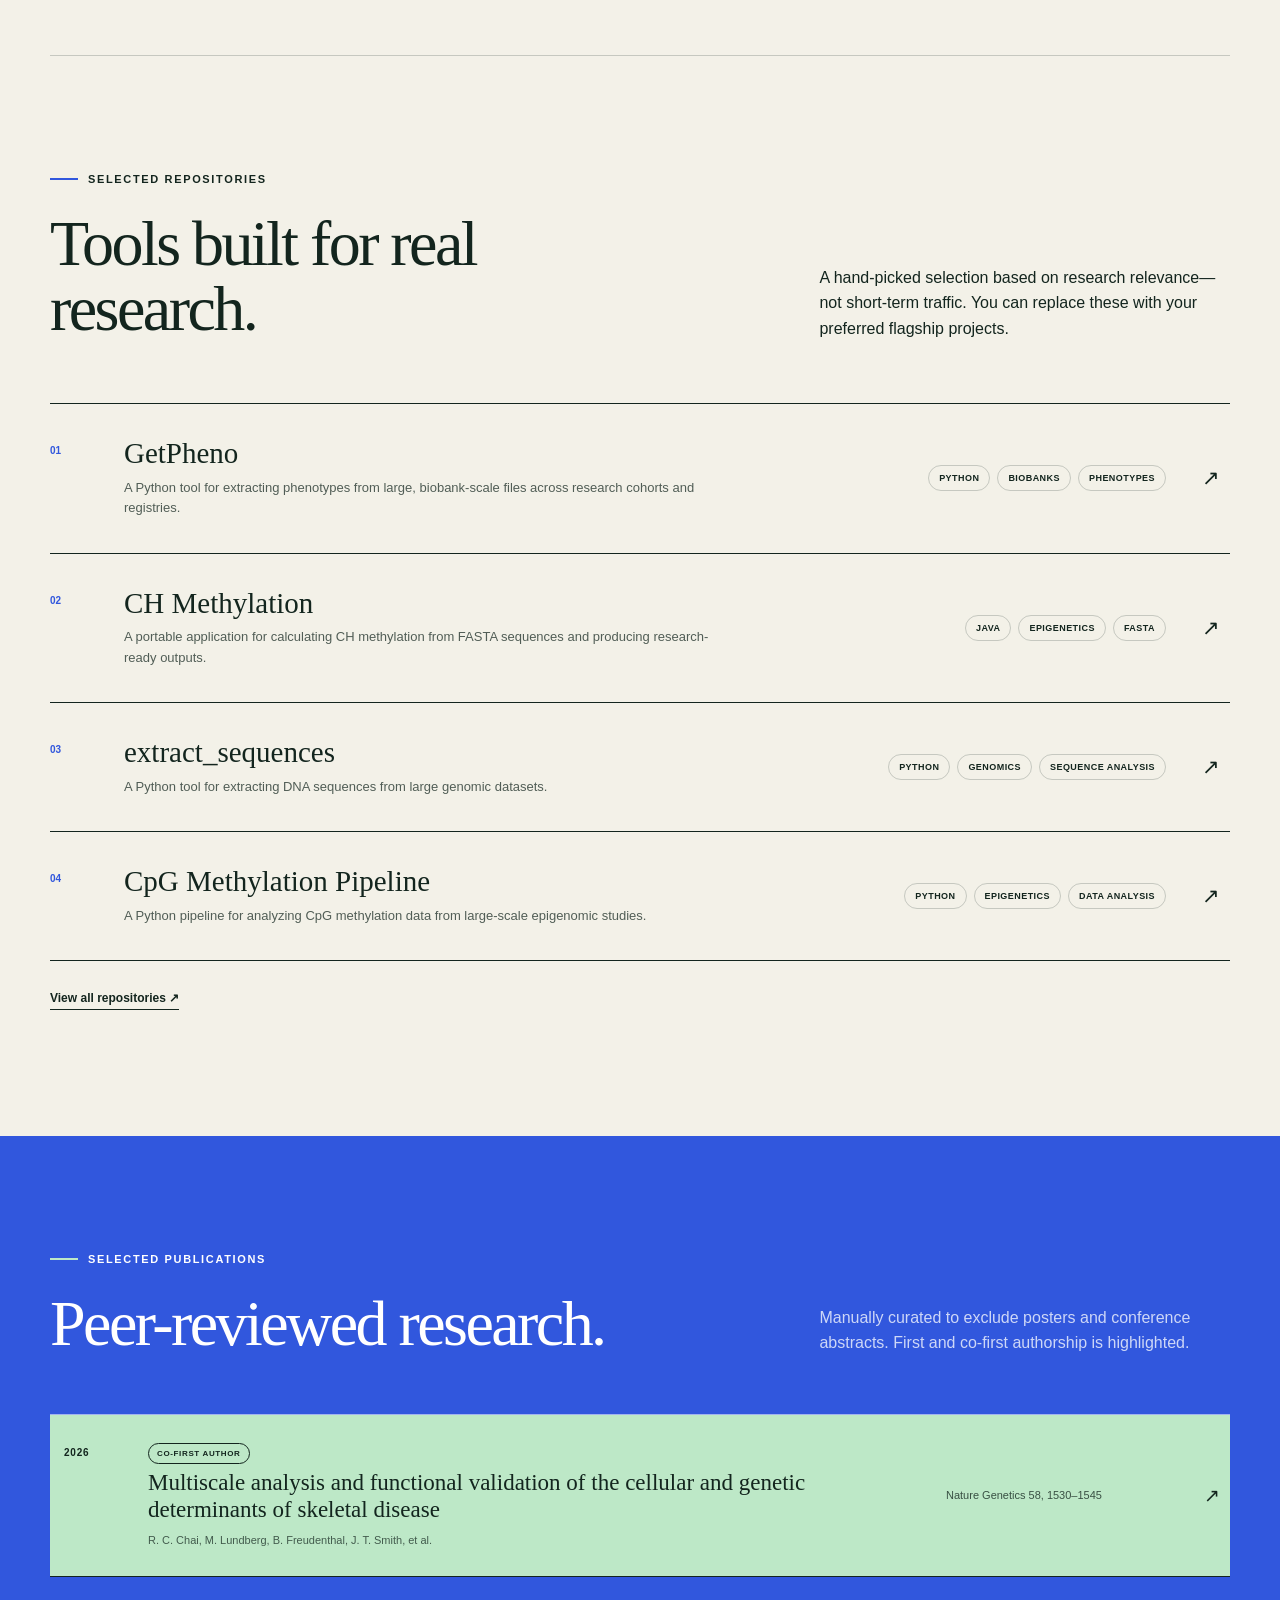
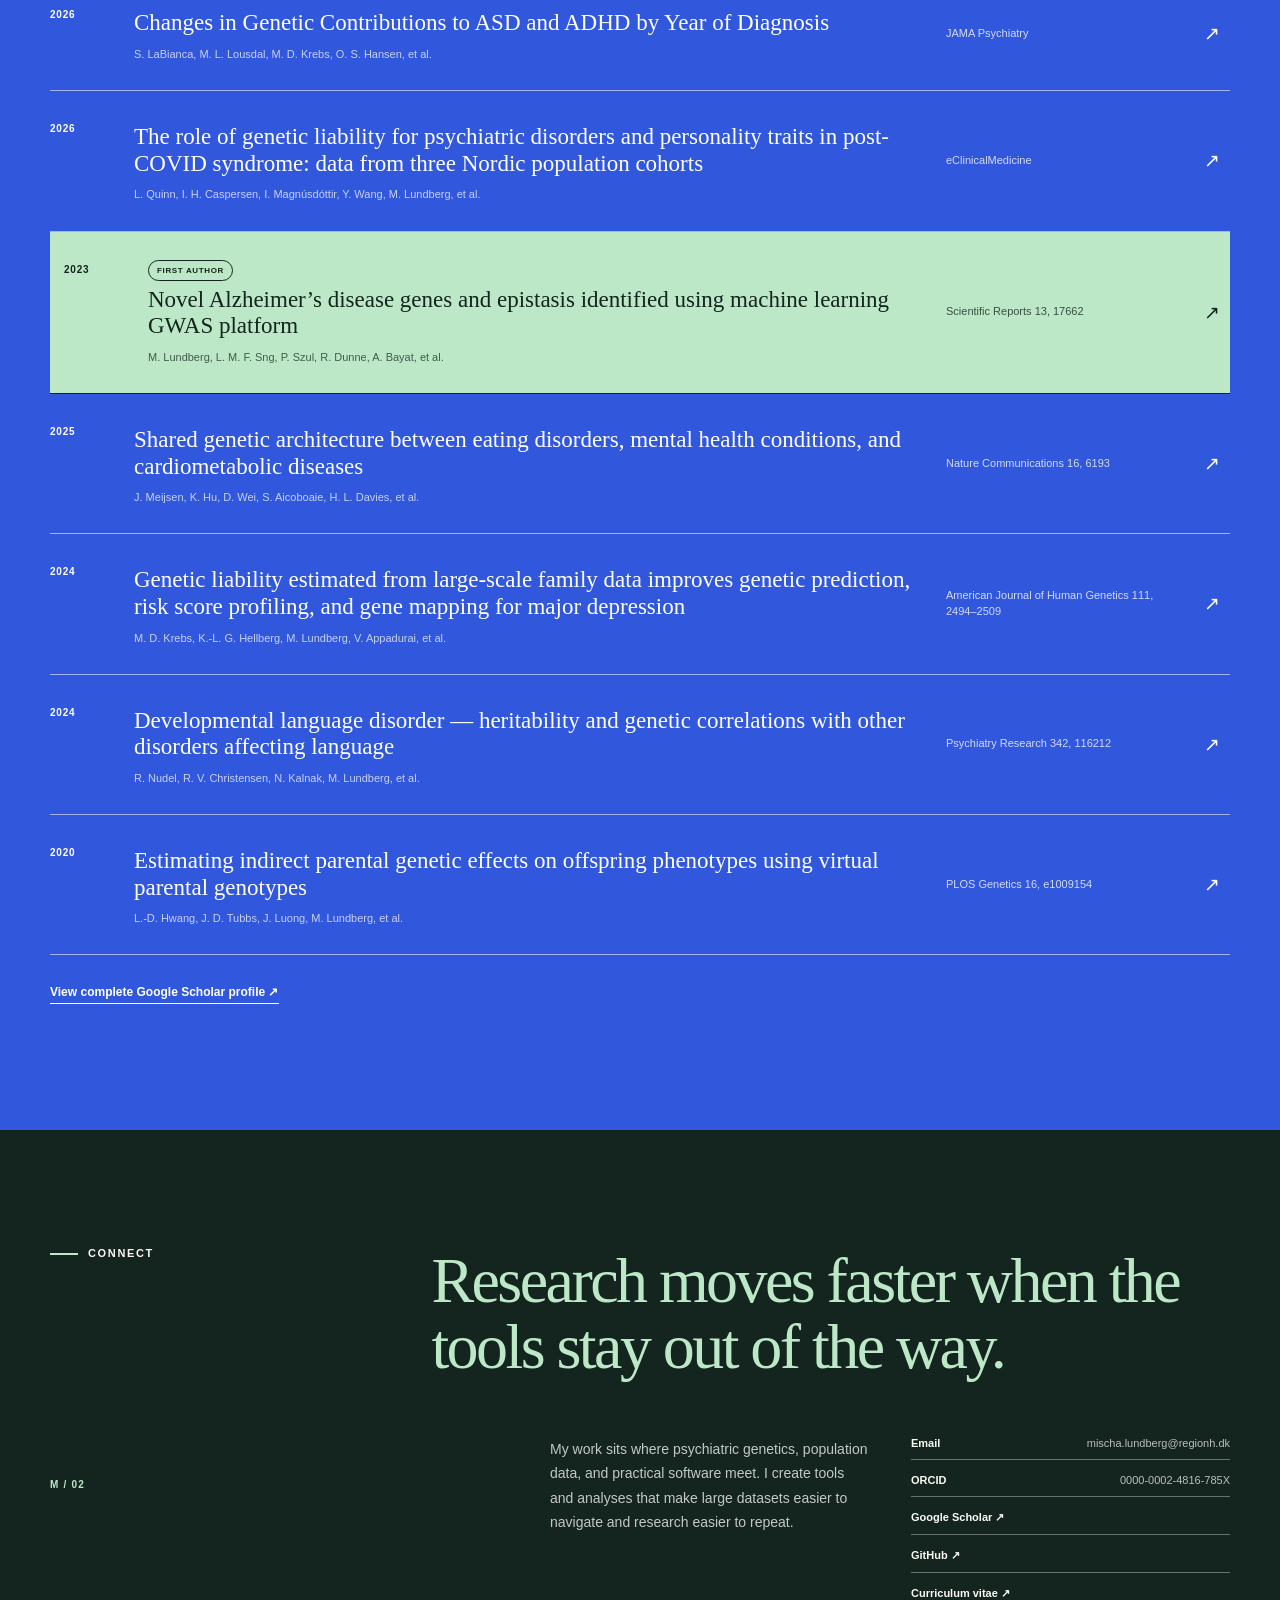
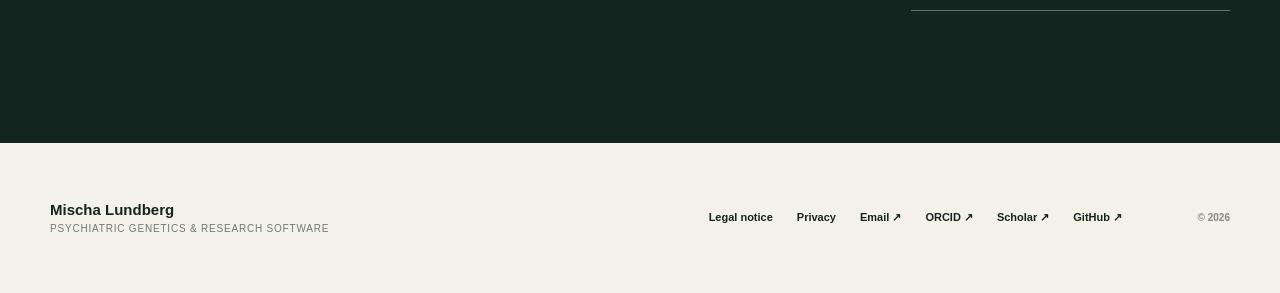
==== commit 3fedbc3c: "Updated to also include GDPR regulations." ====
--- a/index.html
+++ b/index.html
@@ -158,7 +158,7 @@
 
       <footer class="site-footer shell">
         <div><p>Mischa Lundberg</p><span>Psychiatric genetics &amp; research software</span></div>
-        <div class="footer-links"><a href="mailto:mischa.lundberg@regionh.dk">Email ↗</a><a href="https://orcid.org/0000-0002-4816-785X">ORCID ↗</a><a href="https://scholar.google.com/citations?user=6pPwcTgAAAAJ">Scholar ↗</a><a href="https://github.com/MischaLundberg">GitHub ↗</a></div>
+        <div class="footer-links"><a href="legal.html">Legal notice</a><a href="privacy.html">Privacy</a><a href="mailto:mischa.lundberg@regionh.dk">Email ↗</a><a href="https://orcid.org/0000-0002-4816-785X">ORCID ↗</a><a href="https://scholar.google.com/citations?user=6pPwcTgAAAAJ">Scholar ↗</a><a href="https://github.com/MischaLundberg">GitHub ↗</a></div>
         <p class="copyright">© 2026</p>
       </footer>
     </main>
--- a/styles.css
+++ b/styles.css
@@ -233,9 +233,23 @@
 .site-footer { min-height: 150px; display: grid; grid-template-columns: 1fr auto 70px; gap: 38px; align-items: center; }
 .site-footer p { margin: 0; font-size: 15px; font-weight: 800; }
 .site-footer > div > span { display: block; margin-top: 5px; font-size: 10px; opacity: .58; text-transform: uppercase; letter-spacing: .08em; }
-.footer-links { display: flex; gap: 30px; font-size: 11px; font-weight: 800; }
+.footer-links { display: flex; flex-wrap: wrap; justify-content: flex-end; gap: 14px 24px; font-size: 11px; font-weight: 800; }
 .footer-links a:hover { color: var(--blue); }
 .copyright { text-align: right; font-size: 10px !important; opacity: .5; }
+
+.legal-main { padding-block: 86px 120px; }
+.legal-hero { display: grid; grid-template-columns: 1fr 1fr; gap: 9vw; align-items: end; padding-bottom: 58px; border-bottom: 1px solid var(--ink); }
+.legal-hero h1 { max-width: 720px; margin: 0; font: 400 clamp(52px, 7vw, 92px)/.94 Georgia, serif; letter-spacing: -.055em; }
+.legal-hero > p { margin: 0; font-size: 15px; line-height: 1.7; }
+.legal-grid { display: grid; grid-template-columns: 230px minmax(0, 720px); gap: 6vw; padding-block: 54px; border-bottom: 1px solid var(--line); }
+.legal-grid h2 { margin: 0; font: 400 28px/1.15 Georgia, serif; }
+.legal-copy { display: grid; gap: 16px; }
+.legal-copy h3 { margin: 18px 0 0; font: 700 15px/1.4 Arial, sans-serif; }
+.legal-copy p, .legal-copy li, .legal-copy address { margin: 0; font-size: 14px; line-height: 1.75; font-style: normal; }
+.legal-copy ul { margin: 0; padding-left: 20px; }
+.legal-copy a { color: var(--blue); text-decoration: underline; text-underline-offset: 3px; }
+.legal-alert { border-left: 5px solid var(--blue); background: var(--white); padding: 18px 20px; font-weight: 700; }
+.legal-meta { margin-top: 38px; font-size: 11px; opacity: .6; }
 
 @media (max-width: 900px) {
   .hero { grid-template-columns: 1fr 300px; gap: 7vw; }
@@ -278,6 +292,9 @@
   .site-footer { grid-template-columns: 1fr auto; min-height: 180px; }
   .footer-links { flex-direction: column; gap: 9px; text-align: right; }
   .copyright { display: none; }
+  .legal-main { padding-block: 58px 90px; }
+  .legal-hero, .legal-grid { grid-template-columns: 1fr; gap: 24px; }
+  .legal-hero { padding-bottom: 40px; }
 }
 
 @media (prefers-reduced-motion: reduce) {
